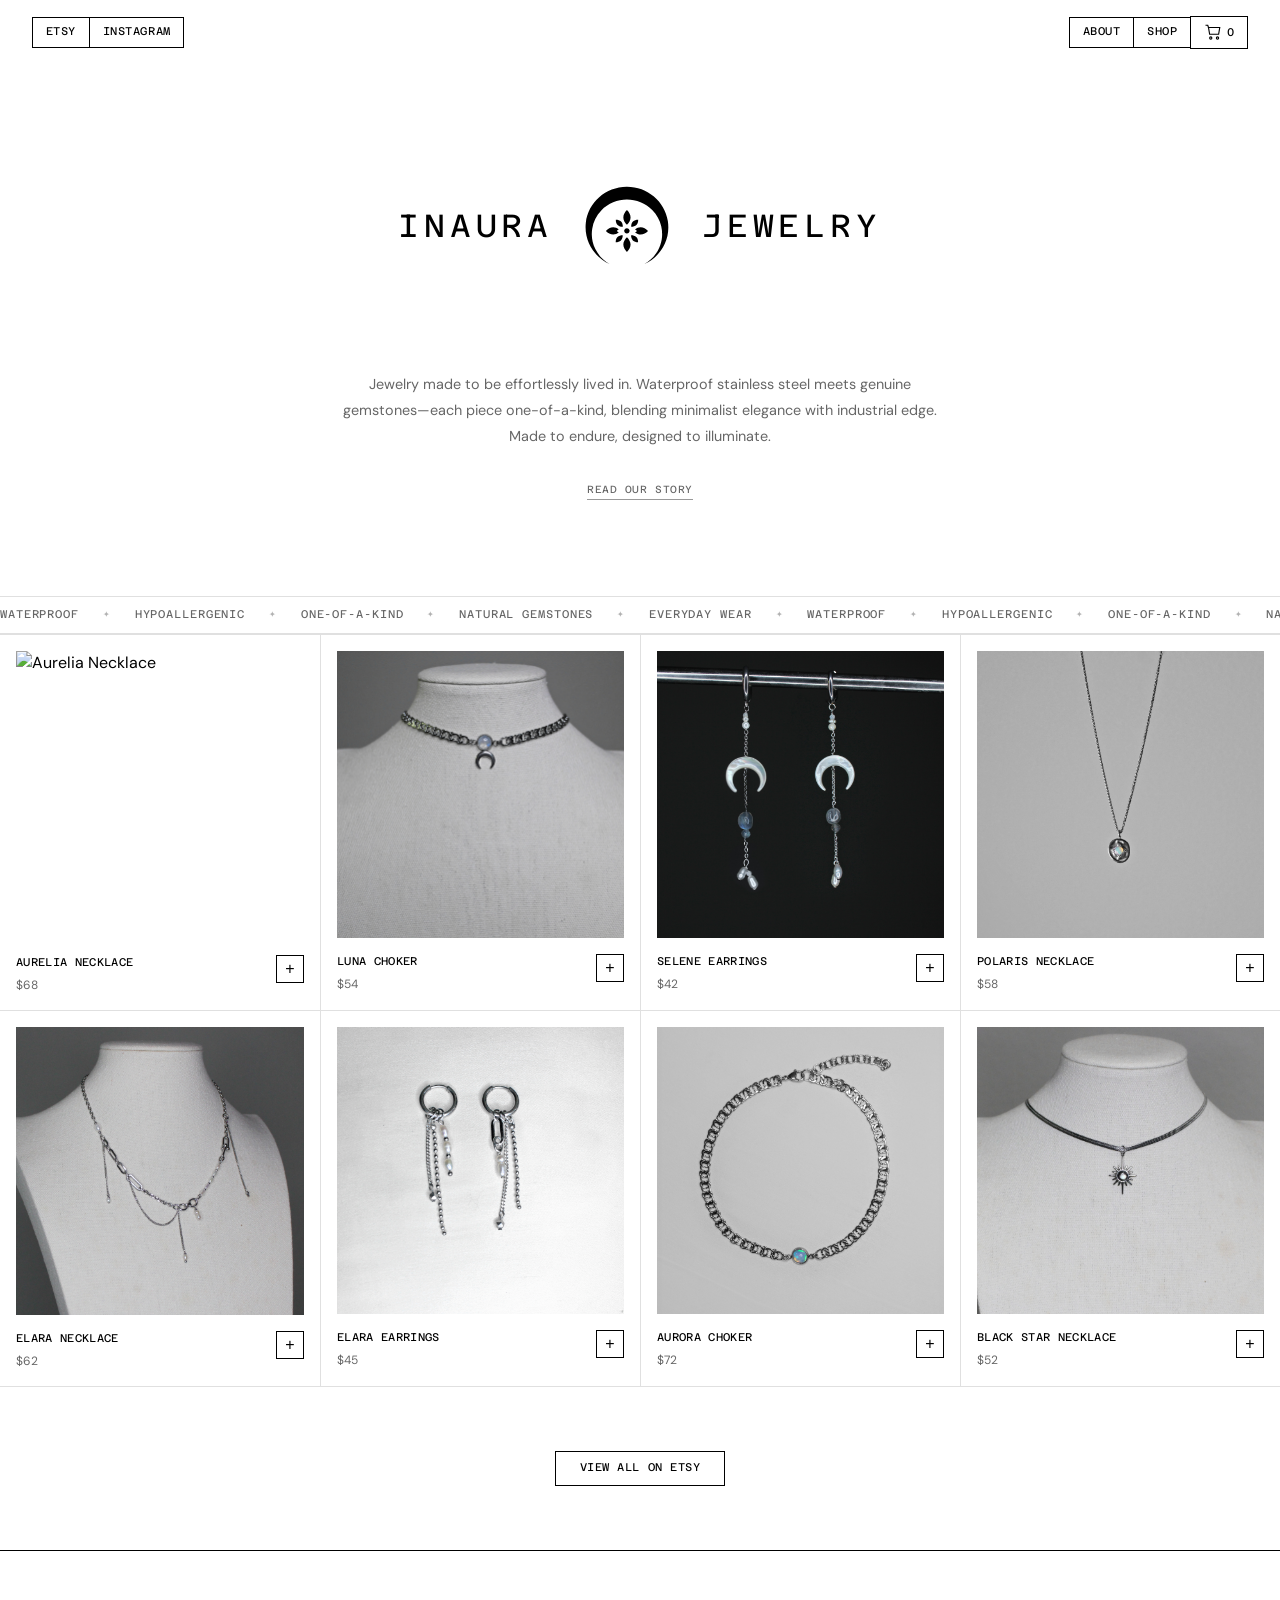
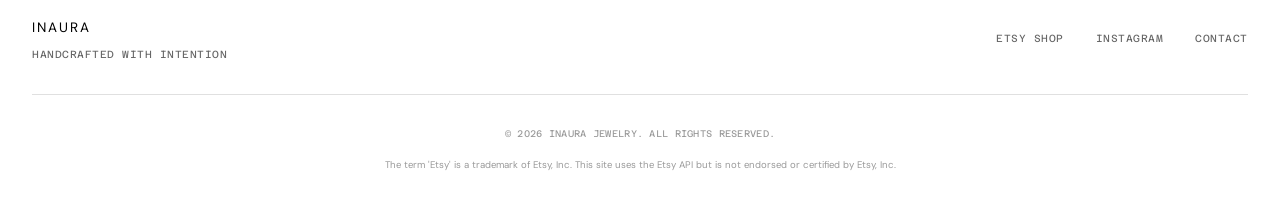
==== index.html @ 5b61f212 "Initial commit: Inaura Jewelry website - Modern industrial aesthetic inspired by Justine Clenquet - " ====
<!DOCTYPE html>
<html lang="en">
<head>
    <meta charset="UTF-8">
    <meta name="viewport" content="width=device-width, initial-scale=1.0">
    <title>Inaura Jewelry | Handcrafted Stainless Steel & Gemstone Jewelry</title>
    <meta name="description" content="Waterproof handcrafted jewelry in stainless steel and natural gemstones. Pearls, opals, and raw stones meet industrial minimalism. Adorn your shadow self.">
    <link rel="stylesheet" href="styles.css">
    <link rel="preconnect" href="https://fonts.googleapis.com">
    <link rel="preconnect" href="https://fonts.gstatic.com" crossorigin>
    <link href="https://fonts.googleapis.com/css2?family=Azeret+Mono:wght@300;400;500&family=Cormorant+Garamond:ital,wght@0,300;0,400;0,500;1,300;1,400&family=DM+Sans:wght@300;400;500&display=swap" rel="stylesheet">
</head>
<body>
    <!-- Grain overlay for subtle grunge texture -->
    <div class="grain"></div>

    <!-- Navigation -->
    <nav class="nav">
        <div class="nav-left">
            <ul class="nav-links">
                <li><a href="https://www.etsy.com/shop/inaurajewelry" target="_blank" rel="noopener">Etsy</a></li>
                <li><a href="https://instagram.com/inaurajewelry" target="_blank" rel="noopener">Instagram</a></li>
            </ul>
        </div>
        <a href="#" class="nav-logo">
            <span class="nav-brand-text">Inaura</span>
            <img src="images/inaura-logo.svg" alt="" class="nav-logo-img">
            <span class="nav-brand-text">Jewelry</span>
        </a>
        <div class="nav-right">
            <ul class="nav-links">
                <li><a href="about.html">About</a></li>
                <li><a href="#shop">Shop</a></li>
            </ul>
            <button class="nav-cart" aria-label="Shopping cart">
                <svg width="20" height="20" viewBox="0 0 24 24" fill="none" stroke="currentColor" stroke-width="1.5">
                    <path d="M6 6h15l-1.5 9h-12z"/>
                    <circle cx="9" cy="20" r="1.5"/>
                    <circle cx="18" cy="20" r="1.5"/>
                    <path d="M6 6L5 3H2"/>
                </svg>
                <span class="cart-count">0</span>
            </button>
        </div>
    </nav>

    <!-- Cart Overlay -->
    <div class="cart-overlay"></div>

    <!-- Cart Drawer -->
    <div class="cart-drawer">
        <div class="cart-header">
            <h3>Your Cart</h3>
            <button class="cart-close" aria-label="Close cart">&times;</button>
        </div>

        <div class="cart-empty">
            <p>Your cart is empty</p>
            <a href="#shop" class="btn-secondary cart-continue">Continue Shopping</a>
        </div>

        <div class="cart-content" style="display: none;">
            <div class="cart-items"></div>

            <div class="cart-summary">
                <div class="cart-row">
                    <span>Subtotal</span>
                    <span class="cart-subtotal-amount">$0.00</span>
                </div>
                <div class="cart-row">
                    <span>Shipping</span>
                    <span class="cart-shipping-amount">$5.00</span>
                </div>
                <div class="cart-row cart-total">
                    <span>Total</span>
                    <span class="cart-total-amount">$0.00</span>
                </div>
            </div>

            <div class="cart-actions">
                <a href="https://www.etsy.com/shop/inaurajewelry" target="_blank" rel="noopener" class="cart-checkout-btn">
                    Checkout on Etsy
                </a>
                <p class="cart-checkout-note">Native checkout coming soon</p>
            </div>
        </div>
    </div>

    <!-- Hero Section - Logo Banner -->
    <header class="hero-banner">
        <a href="#" class="hero-logo">
            <span class="hero-brand-text">Inaura</span>
            <img src="images/inaura-logo.svg" alt="" class="hero-logo-img">
            <span class="hero-brand-text">Jewelry</span>
        </a>
    </header>

    <!-- About Section -->
    <section id="about" class="about">
        <div class="container">
            <p class="about-text">
                Jewelry made to be effortlessly lived in. Waterproof stainless steel
                meets genuine gemstones—each piece one-of-a-kind, blending minimalist
                elegance with industrial edge. Made to endure, designed to illuminate.
            </p>
            <a href="about.html" class="about-link">Read Our Story</a>
        </div>
    </section>

    <!-- Marquee Bar -->
    <div class="marquee-bar">
        <div class="marquee-track">
            <div class="marquee-content">
                <span>WATERPROOF</span>
                <span class="star">✦</span>
                <span>HYPOALLERGENIC</span>
                <span class="star">✦</span>
                <span>ONE-OF-A-KIND</span>
                <span class="star">✦</span>
                <span>NATURAL GEMSTONES</span>
                <span class="star">✦</span>
                <span>EVERYDAY WEAR</span>
                <span class="star">✦</span>
            </div>
            <div class="marquee-content">
                <span>WATERPROOF</span>
                <span class="star">✦</span>
                <span>HYPOALLERGENIC</span>
                <span class="star">✦</span>
                <span>ONE-OF-A-KIND</span>
                <span class="star">✦</span>
                <span>NATURAL GEMSTONES</span>
                <span class="star">✦</span>
                <span>EVERYDAY WEAR</span>
                <span class="star">✦</span>
            </div>
        </div>
    </div>

    <!-- Shop Section -->
    <section id="shop" class="shop">
        <div class="container">
            <div class="product-grid" id="product-grid">
                <!-- Products rendered by JavaScript -->
            </div>

            <div class="shop-footer">
                <a href="https://www.etsy.com/shop/inaurajewelry" target="_blank" rel="noopener" class="btn-secondary">
                    View All on Etsy
                </a>
            </div>
        </div>
    </section>

    <!-- Footer -->
    <footer class="footer">
        <div class="container">
            <div class="footer-content">
                <div class="footer-brand">
                    <span class="logo-text">Inaura</span>
                    <p class="footer-tagline">Handcrafted with intention</p>
                </div>
                <div class="footer-links">
                    <a href="https://www.etsy.com/shop/inaurajewelry" target="_blank" rel="noopener">Etsy Shop</a>
                    <a href="https://instagram.com/inaurajewelry" target="_blank" rel="noopener">Instagram</a>
                    <a href="mailto:your@email.com">Contact</a>
                </div>
            </div>
            <p class="footer-copyright">&copy; 2026 Inaura Jewelry. All rights reserved.</p>
            <p class="footer-legal">The term 'Etsy' is a trademark of Etsy, Inc. This site uses the Etsy API but is not endorsed or certified by Etsy, Inc.</p>
        </div>
    </footer>

    <!-- Scripts -->
    <script src="js/products.js"></script>
    <script src="js/cart.js"></script>
    <script>
        // Show nav logo after scrolling past hero banner
        const nav = document.querySelector('.nav');
        const heroBanner = document.querySelector('.hero-banner');

        window.addEventListener('scroll', () => {
            if (window.scrollY > heroBanner.offsetHeight - 60) {
                nav.classList.add('scrolled');
            } else {
                nav.classList.remove('scrolled');
            }
        });
    </script>
</body>
</html>
---- styles.css ----
/* ========================================
   INAURA JEWELRY - Modern Industrial Aesthetic
   Inspired by Justine Clenquet
   ======================================== */

/* CSS Variables */
:root {
    --bg-primary: #ffffff;
    --bg-dark: #0d0d0d;
    --text-primary: #000000;
    --text-secondary: #666666;
    --text-light: #999999;
    --border: #000000;
    --border-light: #e0e0e0;

    --font-body: 'DM Sans', -apple-system, sans-serif;
    --font-mono: 'Azeret Mono', 'DM Mono', 'Courier New', monospace;

    --spacing-xs: 0.5rem;
    --spacing-sm: 1rem;
    --spacing-md: 2rem;
    --spacing-lg: 4rem;
    --spacing-xl: 6rem;

    --transition: 0.2s ease;
}

/* Reset */
*, *::before, *::after {
    box-sizing: border-box;
    margin: 0;
    padding: 0;
}

html {
    scroll-behavior: smooth;
}

body {
    font-family: var(--font-body);
    font-weight: 400;
    background-color: var(--bg-primary);
    color: var(--text-primary);
    line-height: 1.5;
    overflow-x: hidden;
}

/* Container */
.container {
    max-width: 1400px;
    margin: 0 auto;
    padding: 0 var(--spacing-md);
}

/* Typography */
h1, h2, h3 {
    font-family: var(--font-body);
    font-weight: 400;
    text-transform: uppercase;
    letter-spacing: 0.05em;
}

a {
    color: inherit;
    text-decoration: none;
    transition: var(--transition);
}

/* ========================================
   NAVIGATION - Boxed Industrial Style
   ======================================== */

.nav {
    position: fixed;
    top: 0;
    left: 0;
    right: 0;
    z-index: 100;
    display: grid;
    grid-template-columns: 1fr auto 1fr;
    align-items: center;
    padding: var(--spacing-sm) var(--spacing-md);
    background: var(--bg-primary);
    transition: all 0.3s ease;
}

.nav-left {
    justify-self: start;
}

.nav-right {
    justify-self: end;
}

.nav.scrolled {
    background: var(--bg-primary);
    border-bottom: 1px solid var(--border);
    box-shadow: 0 1px 10px rgba(0,0,0,0.05);
}

.nav-logo {
    display: flex;
    align-items: center;
    justify-content: center;
    gap: 0.6rem;
}

.nav-brand-text {
    font-family: var(--font-mono);
    font-size: 0.75rem;
    font-weight: 400;
    letter-spacing: 0.08em;
    text-transform: uppercase;
    color: var(--text-primary);
    transition: all 0.3s ease;
}

.nav-logo-img {
    height: 28px;
    width: auto;
    transition: all 0.3s ease;
}

/* Hide nav logo initially, show on scroll */
.nav .nav-logo {
    opacity: 0;
    pointer-events: none;
    transition: opacity 0.3s ease;
}

.nav.scrolled .nav-logo {
    opacity: 1;
    pointer-events: auto;
}

.logo-text {
    font-family: var(--font-body);
    font-size: 0.85rem;
    font-weight: 400;
    letter-spacing: 0.15em;
    text-transform: uppercase;
    padding: 0.4rem 0.8rem;
    border: 1px solid var(--border);
}

.nav-right {
    display: flex;
    align-items: center;
    gap: 0;
    justify-self: end;
}

.nav-links {
    display: flex;
    list-style: none;
    gap: 0;
}

.nav-links a {
    display: block;
    font-family: var(--font-mono);
    font-size: 0.7rem;
    letter-spacing: 0.05em;
    text-transform: uppercase;
    padding: 0.4rem 0.8rem;
    border: 1px solid var(--border);
    margin-left: -1px;
    color: var(--text-primary);
    transition: all 0.3s ease;
}

.nav-links li:first-child a {
    margin-left: 0;
}

.nav-links a:hover {
    background: var(--text-primary);
    color: var(--bg-primary);
}

.nav-cart {
    position: relative;
    background: none;
    border: 1px solid var(--border);
    cursor: pointer;
    padding: 0.4rem 0.8rem;
    color: var(--text-primary);
    transition: all 0.3s ease;
    margin-left: -1px;
    font-family: var(--font-mono);
    font-size: 0.7rem;
    text-transform: uppercase;
    letter-spacing: 0.05em;
    display: flex;
    align-items: center;
    gap: 0.3rem;
}

.nav-cart:hover {
    background: var(--text-primary);
    color: var(--bg-primary);
}

.nav-cart svg {
    width: 18px;
    height: 18px;
}

.cart-count {
    font-size: 0.7rem;
}

/* ========================================
   HERO BANNER - Logo Focus
   ======================================== */

.hero-banner {
    padding: calc(80px + var(--spacing-xl)) 0 var(--spacing-lg);
    display: flex;
    align-items: center;
    justify-content: center;
    text-align: center;
    background: var(--bg-primary);
}

.hero-logo {
    display: flex;
    align-items: center;
    justify-content: center;
    gap: 1.5rem;
    transition: all 0.3s ease;
}

.hero-brand-text {
    font-family: var(--font-mono);
    font-size: clamp(1.2rem, 3vw, 2rem);
    font-weight: 400;
    letter-spacing: 0.15em;
    text-transform: uppercase;
    color: var(--text-primary);
}

.hero-logo-img {
    width: clamp(60px, 10vw, 100px);
    height: auto;
}

.hero-cta {
    display: inline-block;
    padding: 0.75rem 2rem;
    border: 1px solid #ffffff;
    font-size: 0.7rem;
    letter-spacing: 0.15em;
    text-transform: uppercase;
    color: #ffffff;
    background: transparent;
}

.hero-cta:hover {
    background: #ffffff;
    color: var(--bg-dark);
}

/* ========================================
   SECTIONS
   ======================================== */

.section-title {
    font-size: 0.85rem;
    text-align: center;
    margin-bottom: var(--spacing-lg);
    letter-spacing: 0.15em;
    text-transform: uppercase;
    font-weight: 400;
}

/* About Section */
.about {
    padding: var(--spacing-md) 0 var(--spacing-xl);
    background: var(--bg-primary);
}

.about .container {
    display: flex;
    flex-direction: column;
    align-items: center;
}

.about-text {
    max-width: 600px;
    margin: 0 auto;
    text-align: center;
    font-size: 0.9rem;
    line-height: 1.8;
    color: var(--text-secondary);
}

/* ========================================
   MARQUEE BAR
   ======================================== */

.marquee-bar {
    overflow: hidden;
    background: var(--bg-primary);
    border-top: 1px solid var(--border-light);
    border-bottom: 1px solid var(--border-light);
    padding: 0.6rem 0;
}

.marquee-track {
    display: flex;
    width: max-content;
    animation: marquee 25s linear infinite;
}

.marquee-content {
    display: flex;
    align-items: center;
    gap: 1.5rem;
    padding-right: 1.5rem;
}

.marquee-content span {
    font-family: var(--font-mono);
    font-size: 0.7rem;
    font-weight: 400;
    letter-spacing: 0.08em;
    color: var(--text-secondary);
    white-space: nowrap;
}

.marquee-content .star {
    font-size: 0.5rem;
    opacity: 0.5;
}

@keyframes marquee {
    0% {
        transform: translateX(0);
    }
    100% {
        transform: translateX(-50%);
    }
}

/* Pause on hover */
.marquee-bar:hover .marquee-track {
    animation-play-state: paused;
}

.about-link {
    display: inline-block;
    margin-top: var(--spacing-md);
    font-family: var(--font-mono);
    font-size: 0.65rem;
    letter-spacing: 0.05em;
    text-transform: uppercase;
    color: var(--text-secondary);
    border-bottom: 1px solid var(--text-light);
    padding-bottom: 2px;
}

.about-link:hover {
    color: var(--text-primary);
    border-color: var(--text-primary);
}

/* ========================================
   SHOP / PRODUCT GRID
   ======================================== */

.shop {
    padding: 0;
    background: var(--bg-primary);
}

.shop .container {
    max-width: none;
    padding: 0;
}

.product-grid {
    display: grid;
    grid-template-columns: repeat(4, 1fr);
    border-top: 1px solid var(--border-light);
}

.product-card {
    position: relative;
    background: var(--bg-primary);
    border-left: 1px solid var(--border-light);
    border-bottom: 1px solid var(--border-light);
    transition: var(--transition);
}

.product-card:nth-child(4n+1) {
    border-left: none;
}

.product-card:hover {
    background: #fafafa;
}

.product-link {
    display: block;
    padding: var(--spacing-sm);
}

.product-image {
    aspect-ratio: 1;
    overflow: hidden;
    background: var(--bg-primary);
    margin-bottom: var(--spacing-sm);
}

.product-image img {
    width: 100%;
    height: 100%;
    object-fit: cover;
    transition: var(--transition);
}

.product-card:hover .product-image img {
    transform: scale(1.02);
}

.product-info {
    display: flex;
    justify-content: space-between;
    align-items: flex-start;
    text-align: left;
}

.product-details {
    flex: 1;
}

.product-name {
    font-family: var(--font-mono);
    font-size: 0.7rem;
    font-weight: 400;
    text-transform: uppercase;
    letter-spacing: 0.03em;
    margin-bottom: 0.25rem;
}

.product-price {
    font-size: 0.75rem;
    color: var(--text-secondary);
}

.add-to-cart {
    width: 28px;
    height: 28px;
    background: transparent;
    border: 1px solid var(--border);
    color: var(--text-primary);
    font-size: 1rem;
    cursor: pointer;
    transition: var(--transition);
    display: flex;
    align-items: center;
    justify-content: center;
    flex-shrink: 0;
}

.add-to-cart:hover {
    background: var(--text-primary);
    color: var(--bg-primary);
}

.shop-footer {
    text-align: center;
    padding: var(--spacing-lg) var(--spacing-md);
}

.btn-secondary {
    display: inline-block;
    padding: 0.5rem 1.5rem;
    border: 1px solid var(--border);
    font-family: var(--font-mono);
    font-size: 0.7rem;
    letter-spacing: 0.05em;
    text-transform: uppercase;
    color: var(--text-primary);
    background: transparent;
}

.btn-secondary:hover {
    background: var(--text-primary);
    color: var(--bg-primary);
}

/* ========================================
   FOOTER
   ======================================== */

.footer {
    padding: var(--spacing-lg) 0 var(--spacing-md);
    background: var(--bg-primary);
    border-top: 1px solid var(--border);
}

.footer .logo-text {
    border: none;
    padding: 0;
}

.footer-content {
    display: flex;
    justify-content: space-between;
    align-items: center;
    flex-wrap: wrap;
    gap: var(--spacing-md);
    margin-bottom: var(--spacing-md);
}

.footer-brand .logo-text {
    font-size: 0.85rem;
}

.footer-tagline {
    font-family: var(--font-mono);
    font-size: 0.65rem;
    color: var(--text-secondary);
    margin-top: var(--spacing-xs);
    text-transform: uppercase;
    letter-spacing: 0.05em;
}

.footer-links {
    display: flex;
    gap: var(--spacing-md);
}

.footer-links a {
    font-family: var(--font-mono);
    font-size: 0.65rem;
    color: var(--text-secondary);
    text-transform: uppercase;
    letter-spacing: 0.05em;
}

.footer-links a:hover {
    color: var(--text-primary);
}

.footer-copyright {
    text-align: center;
    font-family: var(--font-mono);
    font-size: 0.6rem;
    color: var(--text-light);
    padding-top: var(--spacing-md);
    border-top: 1px solid var(--border-light);
    text-transform: uppercase;
    letter-spacing: 0.03em;
}

.footer-legal {
    text-align: center;
    font-size: 0.6rem;
    color: var(--text-light);
    margin-top: var(--spacing-sm);
}

/* ========================================
   CART DRAWER
   ======================================== */

.cart-overlay {
    position: fixed;
    inset: 0;
    background: rgba(0, 0, 0, 0.5);
    opacity: 0;
    visibility: hidden;
    transition: var(--transition);
    z-index: 998;
}

.cart-overlay.open {
    opacity: 1;
    visibility: visible;
}

.cart-drawer {
    position: fixed;
    top: 0;
    right: 0;
    width: 100%;
    max-width: 400px;
    height: 100vh;
    background: var(--bg-primary);
    transform: translateX(100%);
    transition: transform 0.3s ease;
    z-index: 999;
    display: flex;
    flex-direction: column;
    border-left: 1px solid var(--border);
}

.cart-drawer.open {
    transform: translateX(0);
}

.cart-header {
    display: flex;
    justify-content: space-between;
    align-items: center;
    padding: var(--spacing-md);
    border-bottom: 1px solid var(--border);
}

.cart-header h3 {
    font-family: var(--font-mono);
    font-size: 0.75rem;
    font-weight: 400;
    letter-spacing: 0.05em;
    text-transform: uppercase;
}

.cart-close {
    background: none;
    border: 1px solid var(--border);
    width: 28px;
    height: 28px;
    font-size: 1rem;
    cursor: pointer;
    display: flex;
    align-items: center;
    justify-content: center;
}

.cart-close:hover {
    background: var(--text-primary);
    color: var(--bg-primary);
}

.cart-empty {
    flex: 1;
    display: flex;
    flex-direction: column;
    align-items: center;
    justify-content: center;
    padding: var(--spacing-lg);
    text-align: center;
}

.cart-empty p {
    color: var(--text-secondary);
    margin-bottom: var(--spacing-md);
    font-family: var(--font-mono);
    font-size: 0.75rem;
    text-transform: uppercase;
    letter-spacing: 0.05em;
}

.cart-content {
    flex: 1;
    display: flex;
    flex-direction: column;
    overflow: hidden;
}

.cart-items {
    flex: 1;
    overflow-y: auto;
    padding: var(--spacing-sm);
}

.cart-item {
    display: flex;
    gap: var(--spacing-sm);
    padding: var(--spacing-sm);
    border: 1px solid var(--border-light);
    margin-bottom: var(--spacing-sm);
    position: relative;
}

.cart-item-image {
    width: 70px;
    height: 70px;
    flex-shrink: 0;
    background: #f5f5f5;
}

.cart-item-image img {
    width: 100%;
    height: 100%;
    object-fit: cover;
}

.cart-item-details {
    flex: 1;
    display: flex;
    flex-direction: column;
    justify-content: center;
}

.cart-item-name {
    font-family: var(--font-mono);
    font-size: 0.7rem;
    font-weight: 400;
    text-transform: uppercase;
    letter-spacing: 0.03em;
    margin-bottom: 0.25rem;
}

.cart-item-price {
    font-size: 0.75rem;
    color: var(--text-secondary);
    margin-bottom: 0.5rem;
}

.cart-item-quantity {
    display: flex;
    align-items: center;
    gap: 0;
}

.qty-btn {
    width: 24px;
    height: 24px;
    background: var(--bg-primary);
    border: 1px solid var(--border);
    color: var(--text-primary);
    cursor: pointer;
    font-size: 0.85rem;
    display: flex;
    align-items: center;
    justify-content: center;
    transition: var(--transition);
}

.qty-btn:hover {
    background: var(--text-primary);
    color: var(--bg-primary);
}

.qty-value {
    font-size: 0.75rem;
    min-width: 30px;
    text-align: center;
    border-top: 1px solid var(--border);
    border-bottom: 1px solid var(--border);
    padding: 0.25rem;
}

.cart-item-remove {
    position: absolute;
    top: 0.5rem;
    right: 0.5rem;
    background: none;
    border: none;
    color: var(--text-light);
    cursor: pointer;
    font-size: 1rem;
    line-height: 1;
    padding: 0.25rem;
}

.cart-item-remove:hover {
    color: var(--text-primary);
}

.cart-summary {
    padding: var(--spacing-sm) var(--spacing-md);
    border-top: 1px solid var(--border);
}

.cart-row {
    display: flex;
    justify-content: space-between;
    padding: 0.5rem 0;
    font-family: var(--font-mono);
    font-size: 0.7rem;
    text-transform: uppercase;
    letter-spacing: 0.03em;
    color: var(--text-secondary);
}

.cart-total {
    font-size: 0.85rem;
    color: var(--text-primary);
    font-weight: 400;
    border-top: 1px solid var(--border);
    padding-top: var(--spacing-sm);
    margin-top: 0.5rem;
}

.cart-actions {
    padding: var(--spacing-md);
    border-top: 1px solid var(--border);
}

.cart-checkout-btn {
    display: block;
    width: 100%;
    padding: 0.75rem;
    background: var(--text-primary);
    color: var(--bg-primary);
    text-align: center;
    font-family: var(--font-mono);
    font-size: 0.7rem;
    letter-spacing: 0.05em;
    text-transform: uppercase;
    border: 1px solid var(--border);
    cursor: pointer;
    transition: var(--transition);
}

.cart-checkout-btn:hover {
    background: var(--bg-primary);
    color: var(--text-primary);
}

.cart-checkout-note {
    text-align: center;
    font-size: 0.65rem;
    color: var(--text-light);
    margin-top: var(--spacing-sm);
    text-transform: uppercase;
    letter-spacing: 0.05em;
}

.cart-notification {
    position: fixed;
    bottom: 2rem;
    left: 50%;
    transform: translateX(-50%) translateY(100px);
    background: var(--text-primary);
    color: var(--bg-primary);
    padding: var(--spacing-sm) var(--spacing-md);
    font-size: 0.75rem;
    text-transform: uppercase;
    letter-spacing: 0.1em;
    z-index: 1001;
    opacity: 0;
    transition: all 0.3s ease;
}

.cart-notification.show {
    transform: translateX(-50%) translateY(0);
    opacity: 1;
}

/* ========================================
   RESPONSIVE
   ======================================== */

@media (max-width: 1024px) {
    .product-grid {
        grid-template-columns: repeat(3, 1fr);
    }

    .product-card:nth-child(4n+1) {
        border-left: 1px solid var(--border-light);
    }

    .product-card:nth-child(3n+1) {
        border-left: none;
    }
}

@media (max-width: 768px) {
    .nav-logo {
        position: relative;
        left: auto;
        transform: none;
    }

    .nav-links {
        display: none;
    }

    .product-grid {
        grid-template-columns: repeat(2, 1fr);
    }

    .product-card:nth-child(3n+1) {
        border-left: 1px solid var(--border-light);
    }

    .product-card:nth-child(2n+1) {
        border-left: none;
    }

    .hero {
        padding-left: 5%;
        padding-right: 5%;
    }

    .footer-content {
        flex-direction: column;
        text-align: center;
    }
}

@media (max-width: 480px) {
    .product-grid {
        grid-template-columns: 1fr;
    }

    .product-card:nth-child(2n+1) {
        border-left: 1px solid var(--border-light);
    }

    .product-card {
        border-left: none;
    }

    .hero-headline {
        font-size: 2rem;
    }

    .nav-logo {
        gap: 0.4rem;
    }

    .nav-brand-text {
        font-size: 0.8rem;
    }

    .nav-logo-img {
        height: 18px;
    }
}

/* ========================================
   ABOUT PAGE
   ======================================== */

.about-page {
    padding-top: 80px;
}

.about-hero {
    padding: var(--spacing-xl) var(--spacing-md);
    text-align: center;
    border-bottom: 1px solid var(--border-light);
}

.about-page-title {
    font-family: 'Cormorant Garamond', Georgia, serif;
    font-size: clamp(2rem, 5vw, 3.5rem);
    font-weight: 300;
    font-style: italic;
    letter-spacing: 0.05em;
    text-transform: none;
}

.about-content {
    max-width: 700px;
    margin: 0 auto;
    padding: var(--spacing-xl) var(--spacing-md);
}

.about-section {
    margin-bottom: var(--spacing-xl);
}

.about-section:last-child {
    margin-bottom: 0;
}

.about-section-header {
    margin-bottom: var(--spacing-md);
}

.about-section-tags {
    display: block;
    font-family: var(--font-mono);
    font-size: 0.65rem;
    letter-spacing: 0.05em;
    color: var(--text-light);
    margin-bottom: var(--spacing-xs);
}

.about-section h2 {
    font-size: 1.5rem;
    font-weight: 400;
    letter-spacing: 0.1em;
    text-transform: uppercase;
}

.about-section p {
    font-size: 0.95rem;
    line-height: 1.9;
    color: var(--text-secondary);
}

.about-cta {
    text-align: center;
    padding: var(--spacing-lg) var(--spacing-md);
    border-top: 1px solid var(--border-light);
}

/* Grain overlay - very subtle */
.grain {
    display: none;
}
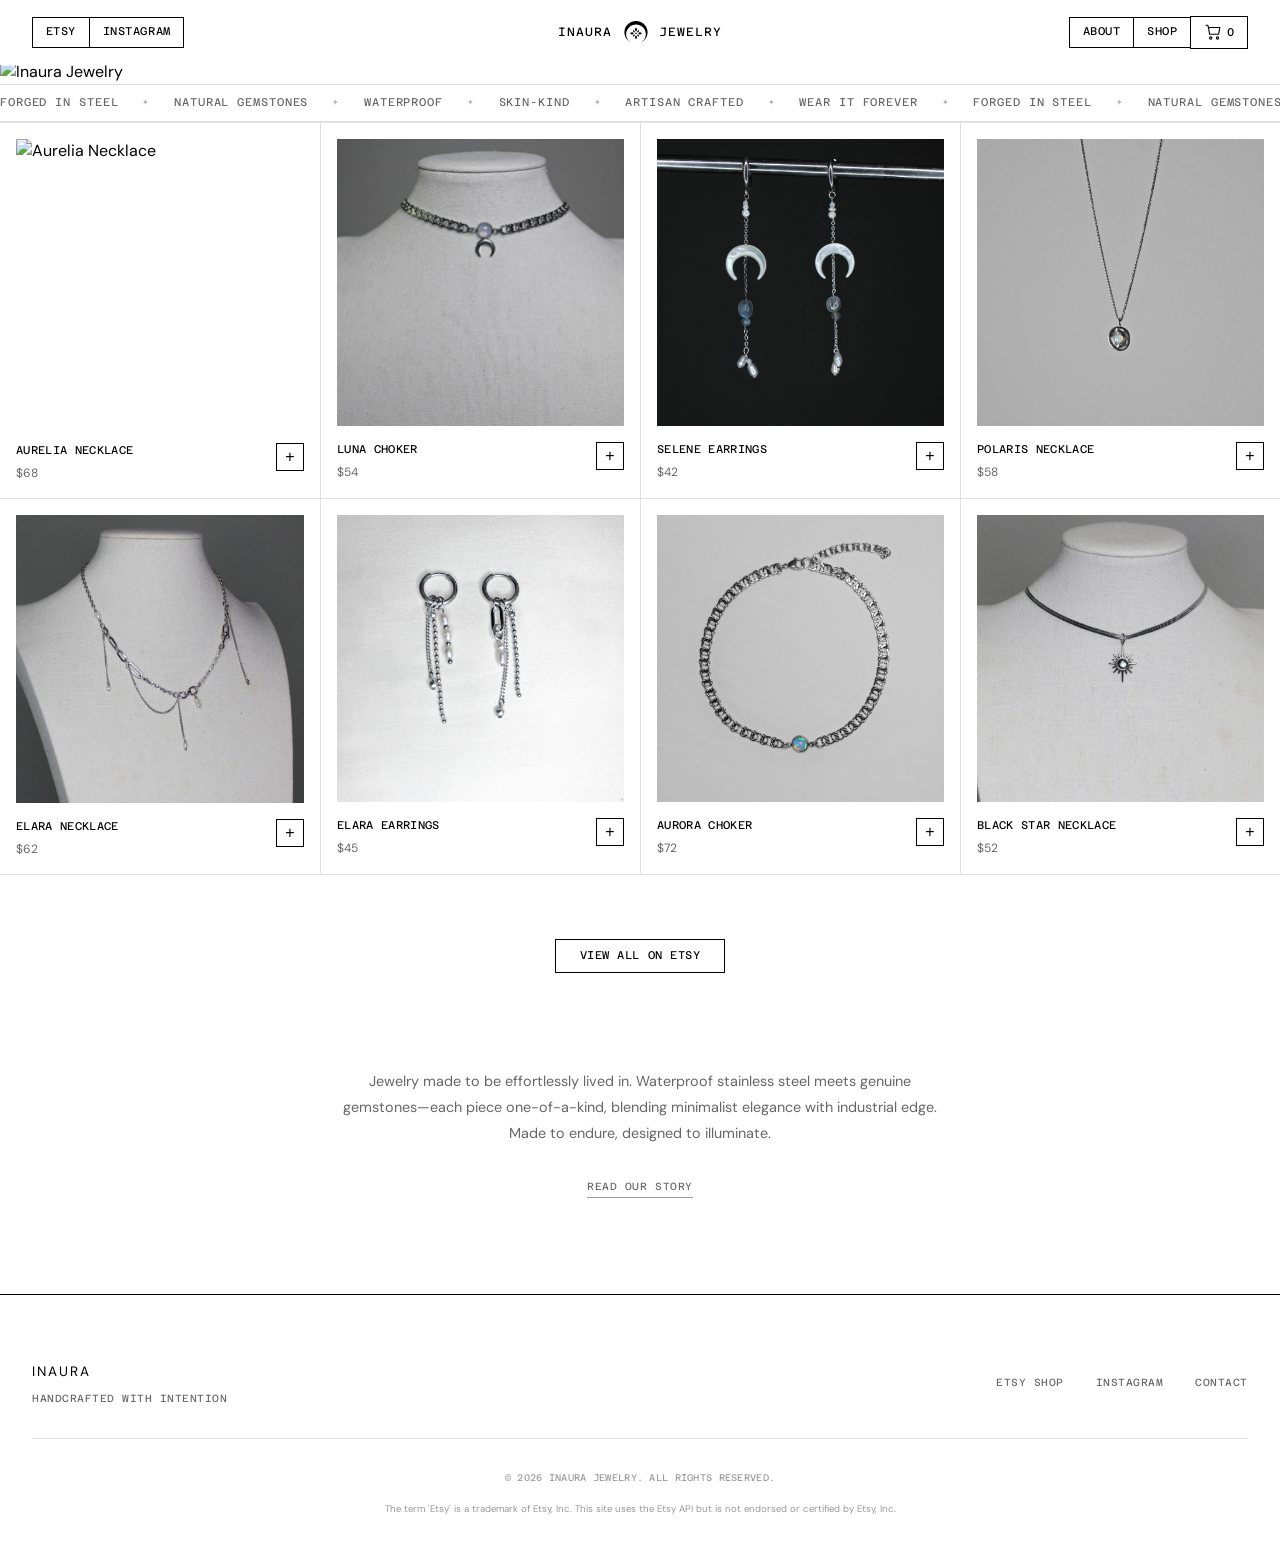
==== commit 329acb3b: "feat: editorial hero banner + marquee redesign - Add full-bleed hero banner with model image (banner" ====
--- a/index.html
+++ b/index.html
@@ -86,14 +86,73 @@
         </div>
     </div>
 
-    <!-- Hero Section - Logo Banner -->
+    <!-- Hero Section - Editorial Banner -->
     <header class="hero-banner">
-        <a href="#" class="hero-logo">
-            <span class="hero-brand-text">Inaura</span>
-            <img src="images/inaura-logo.svg" alt="" class="hero-logo-img">
-            <span class="hero-brand-text">Jewelry</span>
-        </a>
+        <img src="images/banner2.png" alt="Inaura Jewelry" class="hero-image">
     </header>
+
+    <!-- Marquee Bar -->
+    <div class="marquee-bar">
+        <div class="marquee-track">
+            <div class="marquee-content">
+                <span>FORGED IN STEEL</span>
+                <span class="star">✦</span>
+                <span>NATURAL GEMSTONES</span>
+                <span class="star">✦</span>
+                <span>WATERPROOF</span>
+                <span class="star">✦</span>
+                <span>SKIN-KIND</span>
+                <span class="star">✦</span>
+                <span>ARTISAN CRAFTED</span>
+                <span class="star">✦</span>
+                <span>WEAR IT FOREVER</span>
+                <span class="star">✦</span>
+            </div>
+            <div class="marquee-content">
+                <span>FORGED IN STEEL</span>
+                <span class="star">✦</span>
+                <span>NATURAL GEMSTONES</span>
+                <span class="star">✦</span>
+                <span>WATERPROOF</span>
+                <span class="star">✦</span>
+                <span>SKIN-KIND</span>
+                <span class="star">✦</span>
+                <span>ARTISAN CRAFTED</span>
+                <span class="star">✦</span>
+                <span>WEAR IT FOREVER</span>
+                <span class="star">✦</span>
+            </div>
+            <div class="marquee-content">
+                <span>FORGED IN STEEL</span>
+                <span class="star">✦</span>
+                <span>NATURAL GEMSTONES</span>
+                <span class="star">✦</span>
+                <span>WATERPROOF</span>
+                <span class="star">✦</span>
+                <span>SKIN-KIND</span>
+                <span class="star">✦</span>
+                <span>ARTISAN CRAFTED</span>
+                <span class="star">✦</span>
+                <span>WEAR IT FOREVER</span>
+                <span class="star">✦</span>
+            </div>
+        </div>
+    </div>
+
+    <!-- Shop Section -->
+    <section id="shop" class="shop">
+        <div class="container">
+            <div class="product-grid" id="product-grid">
+                <!-- Products rendered by JavaScript -->
+            </div>
+
+            <div class="shop-footer">
+                <a href="https://www.etsy.com/shop/inaurajewelry" target="_blank" rel="noopener" class="btn-secondary">
+                    View All on Etsy
+                </a>
+            </div>
+        </div>
+    </section>
 
     <!-- About Section -->
     <section id="about" class="about">
@@ -107,51 +166,6 @@
         </div>
     </section>
 
-    <!-- Marquee Bar -->
-    <div class="marquee-bar">
-        <div class="marquee-track">
-            <div class="marquee-content">
-                <span>WATERPROOF</span>
-                <span class="star">✦</span>
-                <span>HYPOALLERGENIC</span>
-                <span class="star">✦</span>
-                <span>ONE-OF-A-KIND</span>
-                <span class="star">✦</span>
-                <span>NATURAL GEMSTONES</span>
-                <span class="star">✦</span>
-                <span>EVERYDAY WEAR</span>
-                <span class="star">✦</span>
-            </div>
-            <div class="marquee-content">
-                <span>WATERPROOF</span>
-                <span class="star">✦</span>
-                <span>HYPOALLERGENIC</span>
-                <span class="star">✦</span>
-                <span>ONE-OF-A-KIND</span>
-                <span class="star">✦</span>
-                <span>NATURAL GEMSTONES</span>
-                <span class="star">✦</span>
-                <span>EVERYDAY WEAR</span>
-                <span class="star">✦</span>
-            </div>
-        </div>
-    </div>
-
-    <!-- Shop Section -->
-    <section id="shop" class="shop">
-        <div class="container">
-            <div class="product-grid" id="product-grid">
-                <!-- Products rendered by JavaScript -->
-            </div>
-
-            <div class="shop-footer">
-                <a href="https://www.etsy.com/shop/inaurajewelry" target="_blank" rel="noopener" class="btn-secondary">
-                    View All on Etsy
-                </a>
-            </div>
-        </div>
-    </section>
-
     <!-- Footer -->
     <footer class="footer">
         <div class="container">
@@ -175,12 +189,11 @@
     <script src="js/products.js"></script>
     <script src="js/cart.js"></script>
     <script>
-        // Show nav logo after scrolling past hero banner
+        // Add scrolled class to nav for border on scroll
         const nav = document.querySelector('.nav');
-        const heroBanner = document.querySelector('.hero-banner');
 
         window.addEventListener('scroll', () => {
-            if (window.scrollY > heroBanner.offsetHeight - 60) {
+            if (window.scrollY > 10) {
                 nav.classList.add('scrolled');
             } else {
                 nav.classList.remove('scrolled');
--- a/styles.css
+++ b/styles.css
@@ -121,16 +121,11 @@
     transition: all 0.3s ease;
 }
 
-/* Hide nav logo initially, show on scroll */
+/* Nav logo always visible */
 .nav .nav-logo {
-    opacity: 0;
-    pointer-events: none;
-    transition: opacity 0.3s ease;
-}
-
-.nav.scrolled .nav-logo {
     opacity: 1;
     pointer-events: auto;
+    transition: opacity 0.3s ease;
 }
 
 .logo-text {
@@ -215,34 +210,16 @@
    ======================================== */
 
 .hero-banner {
-    padding: calc(80px + var(--spacing-xl)) 0 var(--spacing-lg);
-    display: flex;
-    align-items: center;
-    justify-content: center;
-    text-align: center;
-    background: var(--bg-primary);
-}
-
-.hero-logo {
-    display: flex;
-    align-items: center;
-    justify-content: center;
-    gap: 1.5rem;
-    transition: all 0.3s ease;
-}
-
-.hero-brand-text {
-    font-family: var(--font-mono);
-    font-size: clamp(1.2rem, 3vw, 2rem);
-    font-weight: 400;
-    letter-spacing: 0.15em;
-    text-transform: uppercase;
-    color: var(--text-primary);
-}
-
-.hero-logo-img {
-    width: clamp(60px, 10vw, 100px);
+    margin-top: 60px;
+    width: 100%;
+    overflow: hidden;
+}
+
+.hero-image {
+    width: 100%;
     height: auto;
+    display: block;
+    object-fit: cover;
 }
 
 .hero-cta {
@@ -339,7 +316,7 @@
         transform: translateX(0);
     }
     100% {
-        transform: translateX(-50%);
+        transform: translateX(-33.333%);
     }
 }
 
@@ -737,11 +714,10 @@
 }
 
 .qty-value {
-    font-size: 0.75rem;
+    font-family: var(--font-mono);
+    font-size: 0.7rem;
     min-width: 30px;
     text-align: center;
-    border-top: 1px solid var(--border);
-    border-bottom: 1px solid var(--border);
     padding: 0.25rem;
 }
 
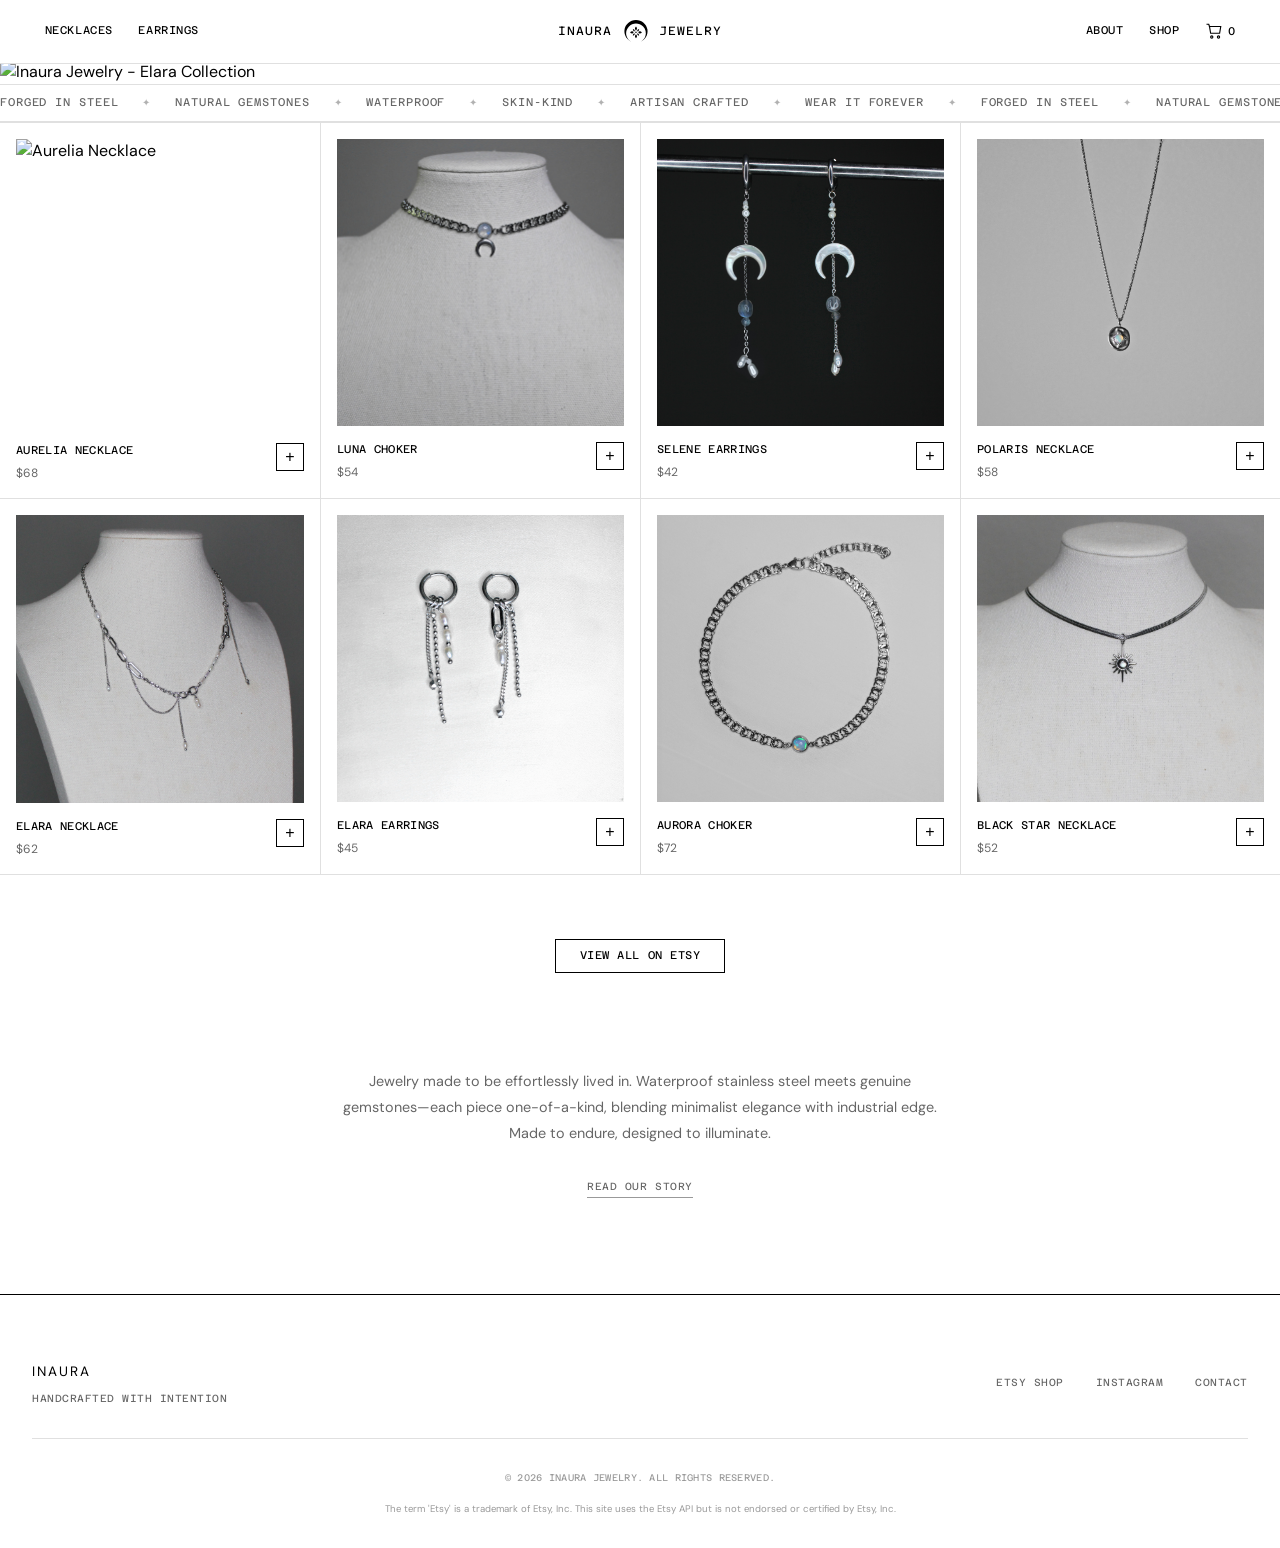
==== commit bf66a0fa: "feat: hero banner overlay + nav filters - Add "Delicately Bold" tagline to hero banner - Add "Shop t" ====
--- a/index.html
+++ b/index.html
@@ -18,8 +18,8 @@
     <nav class="nav">
         <div class="nav-left">
             <ul class="nav-links">
-                <li><a href="https://www.etsy.com/shop/inaurajewelry" target="_blank" rel="noopener">Etsy</a></li>
-                <li><a href="https://instagram.com/inaurajewelry" target="_blank" rel="noopener">Instagram</a></li>
+                <li><a href="#shop" data-filter="necklace">Necklaces</a></li>
+                <li><a href="#shop" data-filter="earring">Earrings</a></li>
             </ul>
         </div>
         <a href="#" class="nav-logo">
@@ -88,7 +88,11 @@
 
     <!-- Hero Section - Editorial Banner -->
     <header class="hero-banner">
-        <img src="images/banner2.png" alt="Inaura Jewelry" class="hero-image">
+        <img src="images/banner2.png" alt="Inaura Jewelry - Elara Collection" class="hero-image">
+        <div class="hero-overlay">
+            <h1 class="hero-tagline">Delicately Bold</h1>
+            <a href="#shop" class="hero-cta">Shop the Collection</a>
+        </div>
     </header>
 
     <!-- Marquee Bar -->
--- a/styles.css
+++ b/styles.css
@@ -81,6 +81,7 @@
     align-items: center;
     padding: var(--spacing-sm) var(--spacing-md);
     background: var(--bg-primary);
+    border-bottom: 1px solid var(--border-light);
     transition: all 0.3s ease;
 }
 
@@ -94,8 +95,6 @@
 
 .nav.scrolled {
     background: var(--bg-primary);
-    border-bottom: 1px solid var(--border);
-    box-shadow: 0 1px 10px rgba(0,0,0,0.05);
 }
 
 .nav-logo {
@@ -158,30 +157,22 @@
     letter-spacing: 0.05em;
     text-transform: uppercase;
     padding: 0.4rem 0.8rem;
-    border: 1px solid var(--border);
-    margin-left: -1px;
     color: var(--text-primary);
     transition: all 0.3s ease;
 }
 
-.nav-links li:first-child a {
-    margin-left: 0;
-}
-
 .nav-links a:hover {
-    background: var(--text-primary);
-    color: var(--bg-primary);
+    opacity: 0.6;
 }
 
 .nav-cart {
     position: relative;
     background: none;
-    border: 1px solid var(--border);
+    border: none;
     cursor: pointer;
     padding: 0.4rem 0.8rem;
     color: var(--text-primary);
     transition: all 0.3s ease;
-    margin-left: -1px;
     font-family: var(--font-mono);
     font-size: 0.7rem;
     text-transform: uppercase;
@@ -192,8 +183,7 @@
 }
 
 .nav-cart:hover {
-    background: var(--text-primary);
-    color: var(--bg-primary);
+    opacity: 0.6;
 }
 
 .nav-cart svg {
@@ -210,6 +200,7 @@
    ======================================== */
 
 .hero-banner {
+    position: relative;
     margin-top: 60px;
     width: 100%;
     overflow: hidden;
@@ -220,6 +211,42 @@
     height: auto;
     display: block;
     object-fit: cover;
+}
+
+.hero-overlay {
+    position: absolute;
+    bottom: var(--spacing-lg);
+    left: var(--spacing-lg);
+    z-index: 10;
+}
+
+.hero-tagline {
+    font-family: 'Cormorant Garamond', Georgia, serif;
+    font-size: clamp(1.5rem, 4vw, 2.5rem);
+    font-weight: 300;
+    font-style: italic;
+    color: var(--text-primary);
+    letter-spacing: 0.02em;
+    text-transform: none;
+    margin-bottom: var(--spacing-sm);
+}
+
+.hero-cta {
+    display: inline-block;
+    padding: 0.6rem 1.5rem;
+    background: var(--text-primary);
+    border: 1px solid var(--text-primary);
+    color: var(--bg-primary);
+    font-family: var(--font-mono);
+    font-size: 0.65rem;
+    letter-spacing: 0.1em;
+    text-transform: uppercase;
+    transition: var(--transition);
+}
+
+.hero-cta:hover {
+    background: transparent;
+    color: var(--text-primary);
 }
 
 .hero-cta {
@@ -273,10 +300,13 @@
 }
 
 /* ========================================
-   MARQUEE BAR
+   MARQUEE BAR - Sticky at bottom of viewport
    ======================================== */
 
 .marquee-bar {
+    position: sticky;
+    bottom: 0;
+    z-index: 90;
     overflow: hidden;
     background: var(--bg-primary);
     border-top: 1px solid var(--border-light);
@@ -307,7 +337,7 @@
 }
 
 .marquee-content .star {
-    font-size: 0.5rem;
+    font-size: 0.65rem;
     opacity: 0.5;
 }
 
@@ -970,6 +1000,262 @@
     border-top: 1px solid var(--border-light);
 }
 
+/* ========================================
+   PRODUCT DETAIL PAGE
+   ======================================== */
+
+.product-page {
+    padding-top: 80px;
+    min-height: 100vh;
+}
+
+.product-detail {
+    max-width: 1200px;
+    margin: 0 auto;
+    padding: var(--spacing-md);
+}
+
+/* Breadcrumb */
+.breadcrumb {
+    font-family: var(--font-mono);
+    font-size: 0.65rem;
+    letter-spacing: 0.05em;
+    text-transform: uppercase;
+    color: var(--text-light);
+    margin-bottom: var(--spacing-lg);
+}
+
+.breadcrumb a {
+    color: var(--text-secondary);
+}
+
+.breadcrumb a:hover {
+    color: var(--text-primary);
+}
+
+.breadcrumb-sep {
+    margin: 0 0.5rem;
+    color: var(--text-light);
+}
+
+.breadcrumb-current {
+    color: var(--text-primary);
+}
+
+/* Product Grid */
+.product-detail-grid {
+    display: grid;
+    grid-template-columns: 1fr 1fr;
+    gap: var(--spacing-xl);
+    align-items: start;
+}
+
+/* Gallery */
+.product-gallery {
+    position: sticky;
+    top: 100px;
+}
+
+.product-main-image {
+    aspect-ratio: 1;
+    background: #f8f8f8;
+    margin-bottom: var(--spacing-sm);
+    overflow: hidden;
+}
+
+.product-main-image img {
+    width: 100%;
+    height: 100%;
+    object-fit: cover;
+    transition: transform 0.3s ease;
+}
+
+.product-main-image:hover img {
+    transform: scale(1.02);
+}
+
+.product-thumbnails {
+    display: flex;
+    gap: var(--spacing-xs);
+}
+
+.thumbnail {
+    width: 80px;
+    height: 80px;
+    padding: 0;
+    background: #f8f8f8;
+    border: 1px solid var(--border-light);
+    cursor: pointer;
+    transition: var(--transition);
+    overflow: hidden;
+}
+
+.thumbnail:hover,
+.thumbnail.active {
+    border-color: var(--border);
+}
+
+.thumbnail img {
+    width: 100%;
+    height: 100%;
+    object-fit: cover;
+}
+
+/* Product Info */
+.product-info-detail {
+    padding-top: var(--spacing-md);
+}
+
+.product-title {
+    font-family: var(--font-body);
+    font-size: 1.75rem;
+    font-weight: 400;
+    letter-spacing: 0.08em;
+    text-transform: uppercase;
+    margin-bottom: var(--spacing-sm);
+}
+
+.product-price-detail {
+    font-family: var(--font-mono);
+    font-size: 1.1rem;
+    color: var(--text-secondary);
+    margin-bottom: var(--spacing-md);
+    letter-spacing: 0.03em;
+}
+
+.product-description {
+    margin-bottom: var(--spacing-md);
+    padding-bottom: var(--spacing-md);
+    border-bottom: 1px solid var(--border-light);
+}
+
+.product-description p {
+    font-size: 0.95rem;
+    line-height: 1.8;
+    color: var(--text-secondary);
+}
+
+/* Features */
+.product-features {
+    margin-bottom: var(--spacing-lg);
+}
+
+.feature {
+    display: flex;
+    align-items: center;
+    gap: var(--spacing-sm);
+    padding: var(--spacing-xs) 0;
+    font-family: var(--font-mono);
+    font-size: 0.7rem;
+    letter-spacing: 0.03em;
+    text-transform: uppercase;
+    color: var(--text-secondary);
+}
+
+.feature-icon {
+    color: var(--text-primary);
+    font-weight: 500;
+}
+
+/* Actions */
+.product-actions {
+    display: flex;
+    flex-direction: column;
+    gap: var(--spacing-sm);
+    margin-bottom: var(--spacing-md);
+}
+
+.add-to-cart-btn {
+    width: 100%;
+    padding: 1rem;
+    background: var(--text-primary);
+    color: var(--bg-primary);
+    border: 1px solid var(--border);
+    font-family: var(--font-mono);
+    font-size: 0.75rem;
+    letter-spacing: 0.1em;
+    text-transform: uppercase;
+    cursor: pointer;
+    transition: var(--transition);
+}
+
+.add-to-cart-btn:hover {
+    background: var(--bg-primary);
+    color: var(--text-primary);
+}
+
+.buy-on-etsy {
+    display: block;
+    width: 100%;
+    padding: 1rem;
+    text-align: center;
+    background: transparent;
+    color: var(--text-primary);
+    border: 1px solid var(--border);
+    font-family: var(--font-mono);
+    font-size: 0.75rem;
+    letter-spacing: 0.1em;
+    text-transform: uppercase;
+    transition: var(--transition);
+}
+
+.buy-on-etsy:hover {
+    background: var(--text-primary);
+    color: var(--bg-primary);
+}
+
+/* Meta */
+.product-meta {
+    padding-top: var(--spacing-md);
+    border-top: 1px solid var(--border-light);
+}
+
+.shipping-info {
+    font-family: var(--font-mono);
+    font-size: 0.65rem;
+    letter-spacing: 0.03em;
+    text-transform: uppercase;
+    color: var(--text-light);
+}
+
+/* Not Found */
+.product-not-found {
+    text-align: center;
+    padding: var(--spacing-xl);
+}
+
+.product-not-found h1 {
+    font-size: 1.5rem;
+    margin-bottom: var(--spacing-md);
+}
+
+.product-not-found p {
+    color: var(--text-secondary);
+    margin-bottom: var(--spacing-lg);
+}
+
+/* Responsive */
+@media (max-width: 768px) {
+    .product-detail-grid {
+        grid-template-columns: 1fr;
+        gap: var(--spacing-md);
+    }
+
+    .product-gallery {
+        position: relative;
+        top: 0;
+    }
+
+    .product-title {
+        font-size: 1.25rem;
+    }
+
+    .thumbnail {
+        width: 60px;
+        height: 60px;
+    }
+}
+
 /* Grain overlay - very subtle */
 .grain {
     display: none;
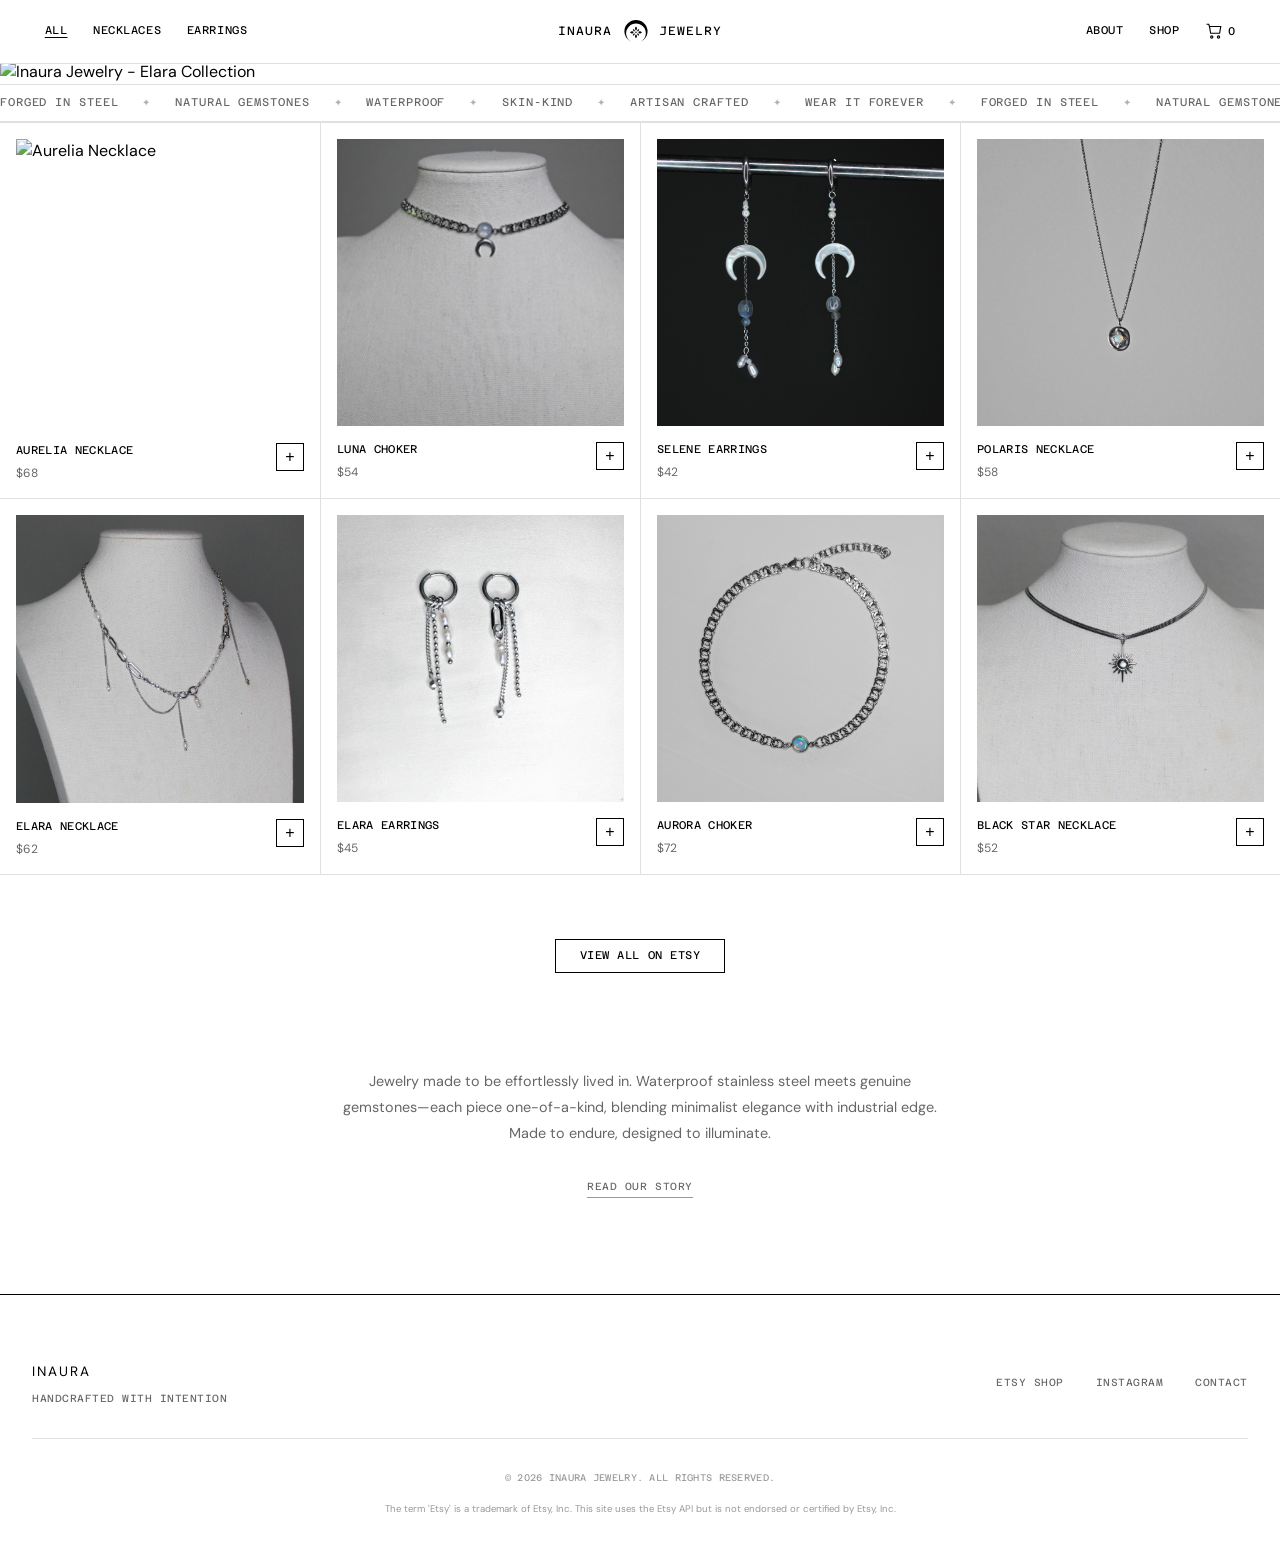
==== commit 2ada8f0e: "feat: product filtering by category - All / Necklaces / Earrings filter links in desktop nav - Filte" ====
--- a/index.html
+++ b/index.html
@@ -17,7 +17,15 @@
     <!-- Navigation -->
     <nav class="nav">
         <div class="nav-left">
-            <ul class="nav-links">
+            <button class="nav-menu-btn" aria-label="Filter products">
+                <svg width="18" height="18" viewBox="0 0 24 24" fill="none" stroke="currentColor" stroke-width="1.5">
+                    <line x1="4" y1="6" x2="20" y2="6"/>
+                    <line x1="4" y1="12" x2="20" y2="12"/>
+                    <line x1="4" y1="18" x2="20" y2="18"/>
+                </svg>
+            </button>
+            <ul class="nav-links nav-filters">
+                <li><a href="#shop" data-filter="all" class="active">All</a></li>
                 <li><a href="#shop" data-filter="necklace">Necklaces</a></li>
                 <li><a href="#shop" data-filter="earring">Earrings</a></li>
             </ul>
@@ -44,6 +52,18 @@
         </div>
     </nav>
 
+    <!-- Mobile Menu Overlay -->
+    <div class="mobile-menu-overlay"></div>
+
+    <!-- Mobile Menu Drawer -->
+    <div class="mobile-menu-drawer">
+        <ul class="mobile-menu-links">
+            <li><a href="#shop" data-filter="necklace">Necklaces</a></li>
+            <li><a href="#shop" data-filter="earring">Earrings</a></li>
+            <li><a href="#shop" data-filter="all">All Products</a></li>
+        </ul>
+    </div>
+
     <!-- Cart Overlay -->
     <div class="cart-overlay"></div>
 
@@ -89,10 +109,6 @@
     <!-- Hero Section - Editorial Banner -->
     <header class="hero-banner">
         <img src="images/banner2.png" alt="Inaura Jewelry - Elara Collection" class="hero-image">
-        <div class="hero-overlay">
-            <h1 class="hero-tagline">Delicately Bold</h1>
-            <a href="#shop" class="hero-cta">Shop the Collection</a>
-        </div>
     </header>
 
     <!-- Marquee Bar -->
@@ -203,6 +219,66 @@
                 nav.classList.remove('scrolled');
             }
         });
+
+        // Mobile menu toggle
+        const menuBtn = document.querySelector('.nav-menu-btn');
+        const mobileMenu = document.querySelector('.mobile-menu-drawer');
+        const mobileOverlay = document.querySelector('.mobile-menu-overlay');
+
+        function toggleMobileMenu() {
+            mobileMenu.classList.toggle('open');
+            mobileOverlay.classList.toggle('open');
+        }
+
+        function closeMobileMenu() {
+            mobileMenu.classList.remove('open');
+            mobileOverlay.classList.remove('open');
+        }
+
+        menuBtn.addEventListener('click', toggleMobileMenu);
+        mobileOverlay.addEventListener('click', closeMobileMenu);
+
+        // Close menu when a link is clicked
+        document.querySelectorAll('.mobile-menu-links a').forEach(link => {
+            link.addEventListener('click', closeMobileMenu);
+        });
+
+        // Product filtering
+        function filterProducts(filter) {
+            const cards = document.querySelectorAll('.product-card');
+
+            cards.forEach(card => {
+                const productId = card.dataset.productId.toLowerCase();
+                const isNecklace = productId.includes('necklace') || productId.includes('choker');
+                const isEarring = productId.includes('earring');
+
+                if (filter === 'all') {
+                    card.style.display = '';
+                } else if (filter === 'necklace' && isNecklace) {
+                    card.style.display = '';
+                } else if (filter === 'earring' && isEarring) {
+                    card.style.display = '';
+                } else {
+                    card.style.display = 'none';
+                }
+            });
+        }
+
+        // Bind filter clicks (both desktop and mobile)
+        document.querySelectorAll('[data-filter]').forEach(link => {
+            link.addEventListener('click', (e) => {
+                e.preventDefault();
+                const filter = link.dataset.filter;
+                filterProducts(filter);
+
+                // Scroll to shop section
+                document.getElementById('shop').scrollIntoView({ behavior: 'smooth' });
+
+                // Update active state
+                document.querySelectorAll('[data-filter]').forEach(l => l.classList.remove('active'));
+                document.querySelectorAll(`[data-filter="${filter}"]`).forEach(l => l.classList.add('active'));
+            });
+        });
     </script>
 </body>
 </html>
--- a/styles.css
+++ b/styles.css
@@ -165,6 +165,108 @@
     opacity: 0.6;
 }
 
+.nav-links a.active {
+    opacity: 1;
+    text-decoration: underline;
+    text-underline-offset: 3px;
+}
+
+.nav-menu-btn {
+    display: none;
+    background: none;
+    border: none;
+    padding: 0.4rem;
+    cursor: pointer;
+    color: var(--text-primary);
+}
+
+.nav-menu-btn:hover {
+    opacity: 0.6;
+}
+
+/* Mobile Menu Drawer */
+.mobile-menu-overlay {
+    position: fixed;
+    inset: 0;
+    background: rgba(255, 255, 255, 0.7);
+    backdrop-filter: blur(8px);
+    -webkit-backdrop-filter: blur(8px);
+    opacity: 0;
+    visibility: hidden;
+    transition: all 0.3s ease;
+    z-index: 89;
+}
+
+.mobile-menu-overlay.open {
+    opacity: 1;
+    visibility: visible;
+}
+
+.mobile-menu-drawer {
+    position: fixed;
+    top: 60px;
+    left: 0;
+    right: 0;
+    background: var(--bg-primary);
+    border-bottom: 1px solid var(--border-light);
+    transform: translateY(-100%);
+    opacity: 0;
+    transition: all 0.3s ease;
+    z-index: 95;
+}
+
+.mobile-menu-drawer.open {
+    transform: translateY(0);
+    opacity: 1;
+}
+
+.mobile-menu-links {
+    list-style: none;
+    padding: var(--spacing-md);
+    text-align: center;
+}
+
+.mobile-menu-links li {
+    margin-bottom: var(--spacing-sm);
+}
+
+.mobile-menu-links li:last-child {
+    margin-bottom: 0;
+}
+
+.mobile-menu-links a {
+    display: block;
+    font-family: var(--font-mono);
+    font-size: 0.75rem;
+    letter-spacing: 0.08em;
+    text-transform: uppercase;
+    color: var(--text-primary);
+    padding: var(--spacing-xs) 0;
+    transition: var(--transition);
+}
+
+.mobile-menu-links a:hover {
+    opacity: 0.6;
+}
+
+.mobile-menu-links a.active {
+    text-decoration: underline;
+    text-underline-offset: 3px;
+}
+
+/* Hide on desktop */
+.mobile-menu-overlay,
+.mobile-menu-drawer {
+    display: none;
+}
+
+@media (max-width: 768px) {
+    .mobile-menu-overlay,
+    .mobile-menu-drawer {
+        display: block;
+    }
+}
+
 .nav-cart {
     position: relative;
     background: none;
@@ -878,6 +980,10 @@
         display: none;
     }
 
+    .nav-menu-btn {
+        display: block;
+    }
+
     .product-grid {
         grid-template-columns: repeat(2, 1fr);
     }
